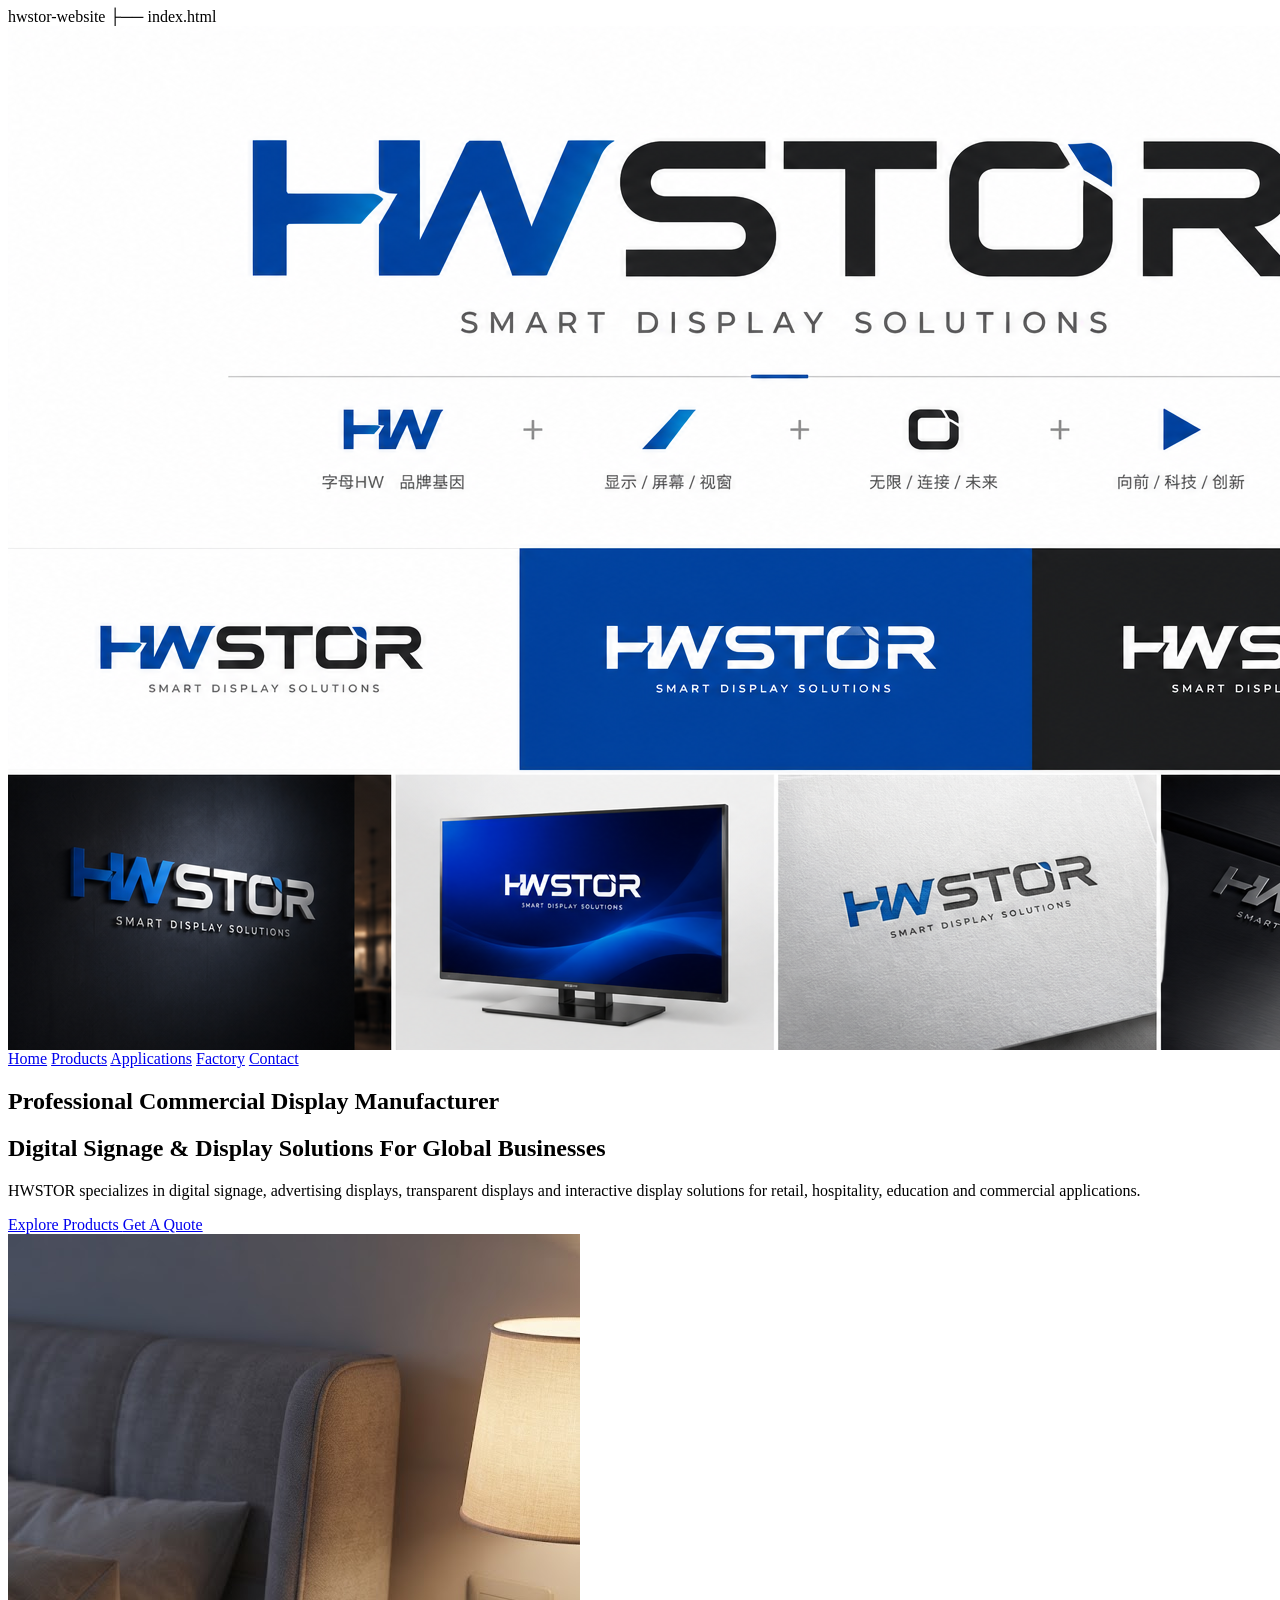
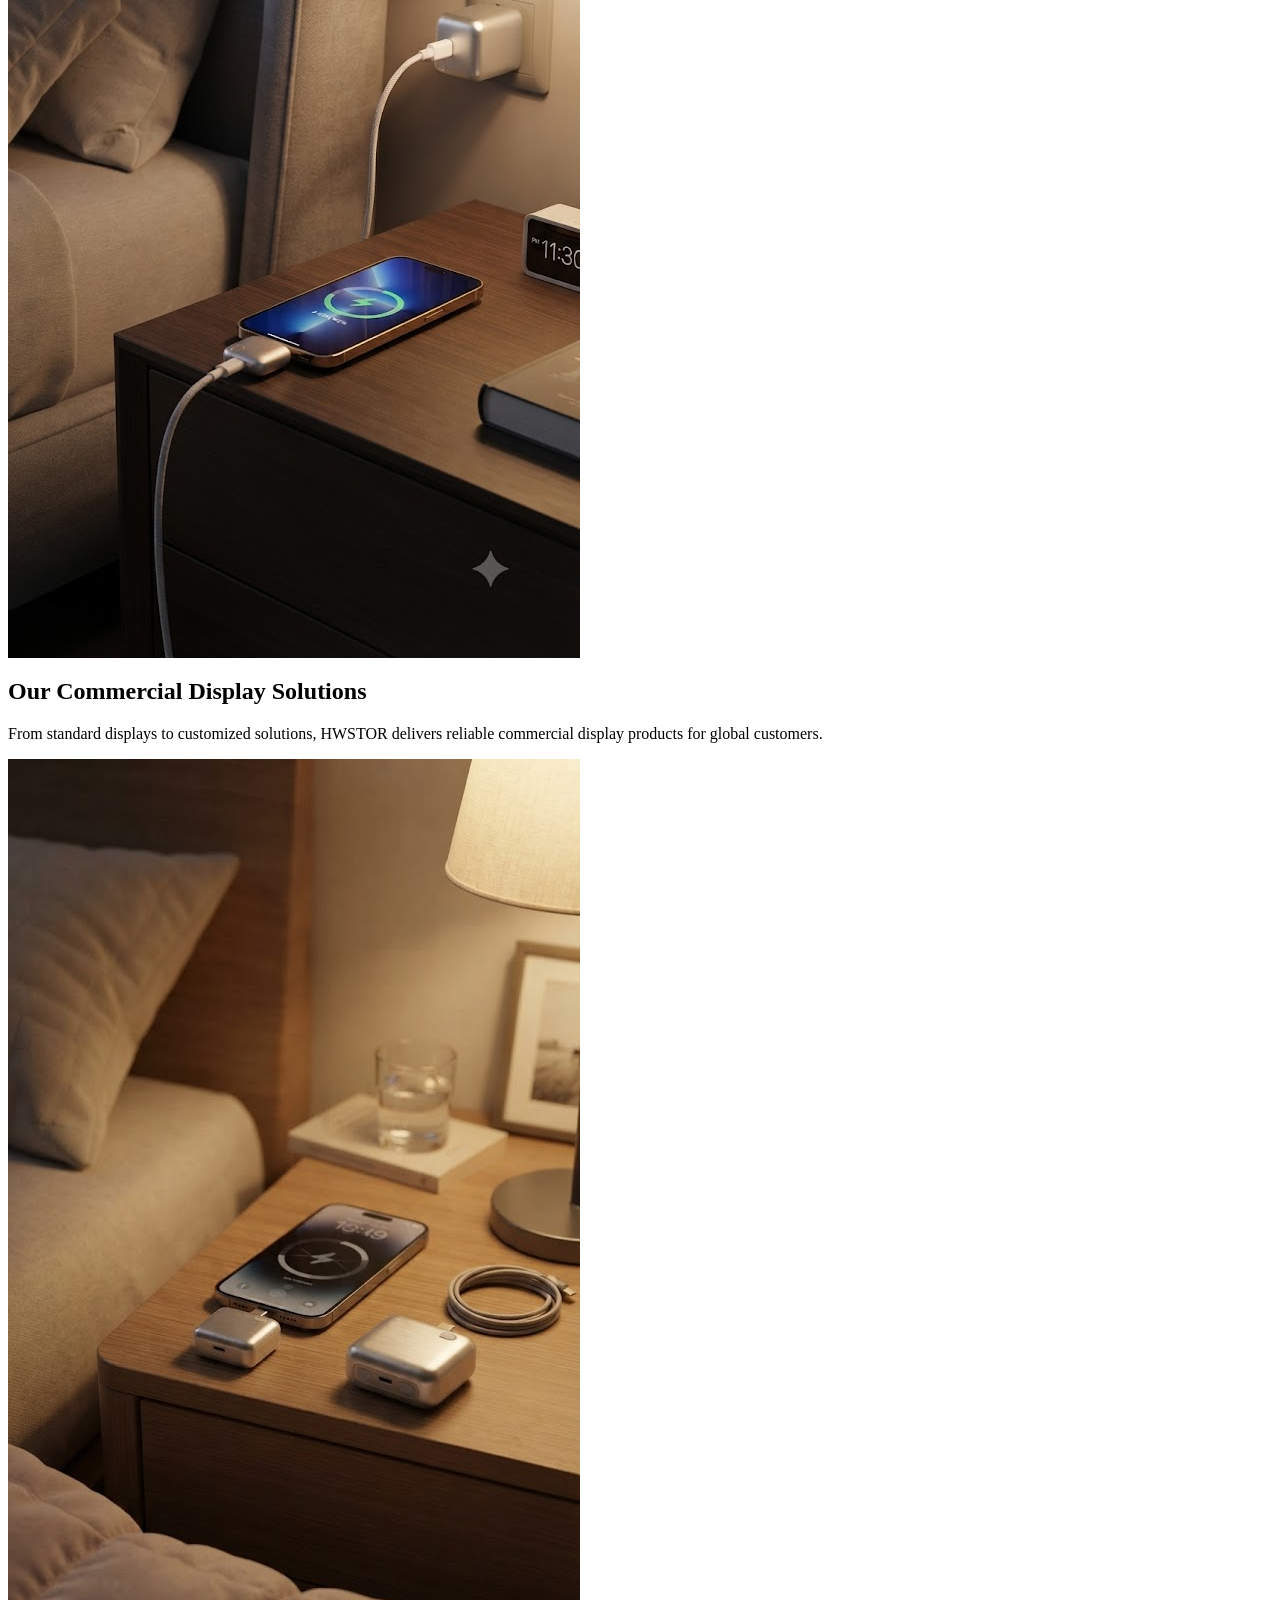
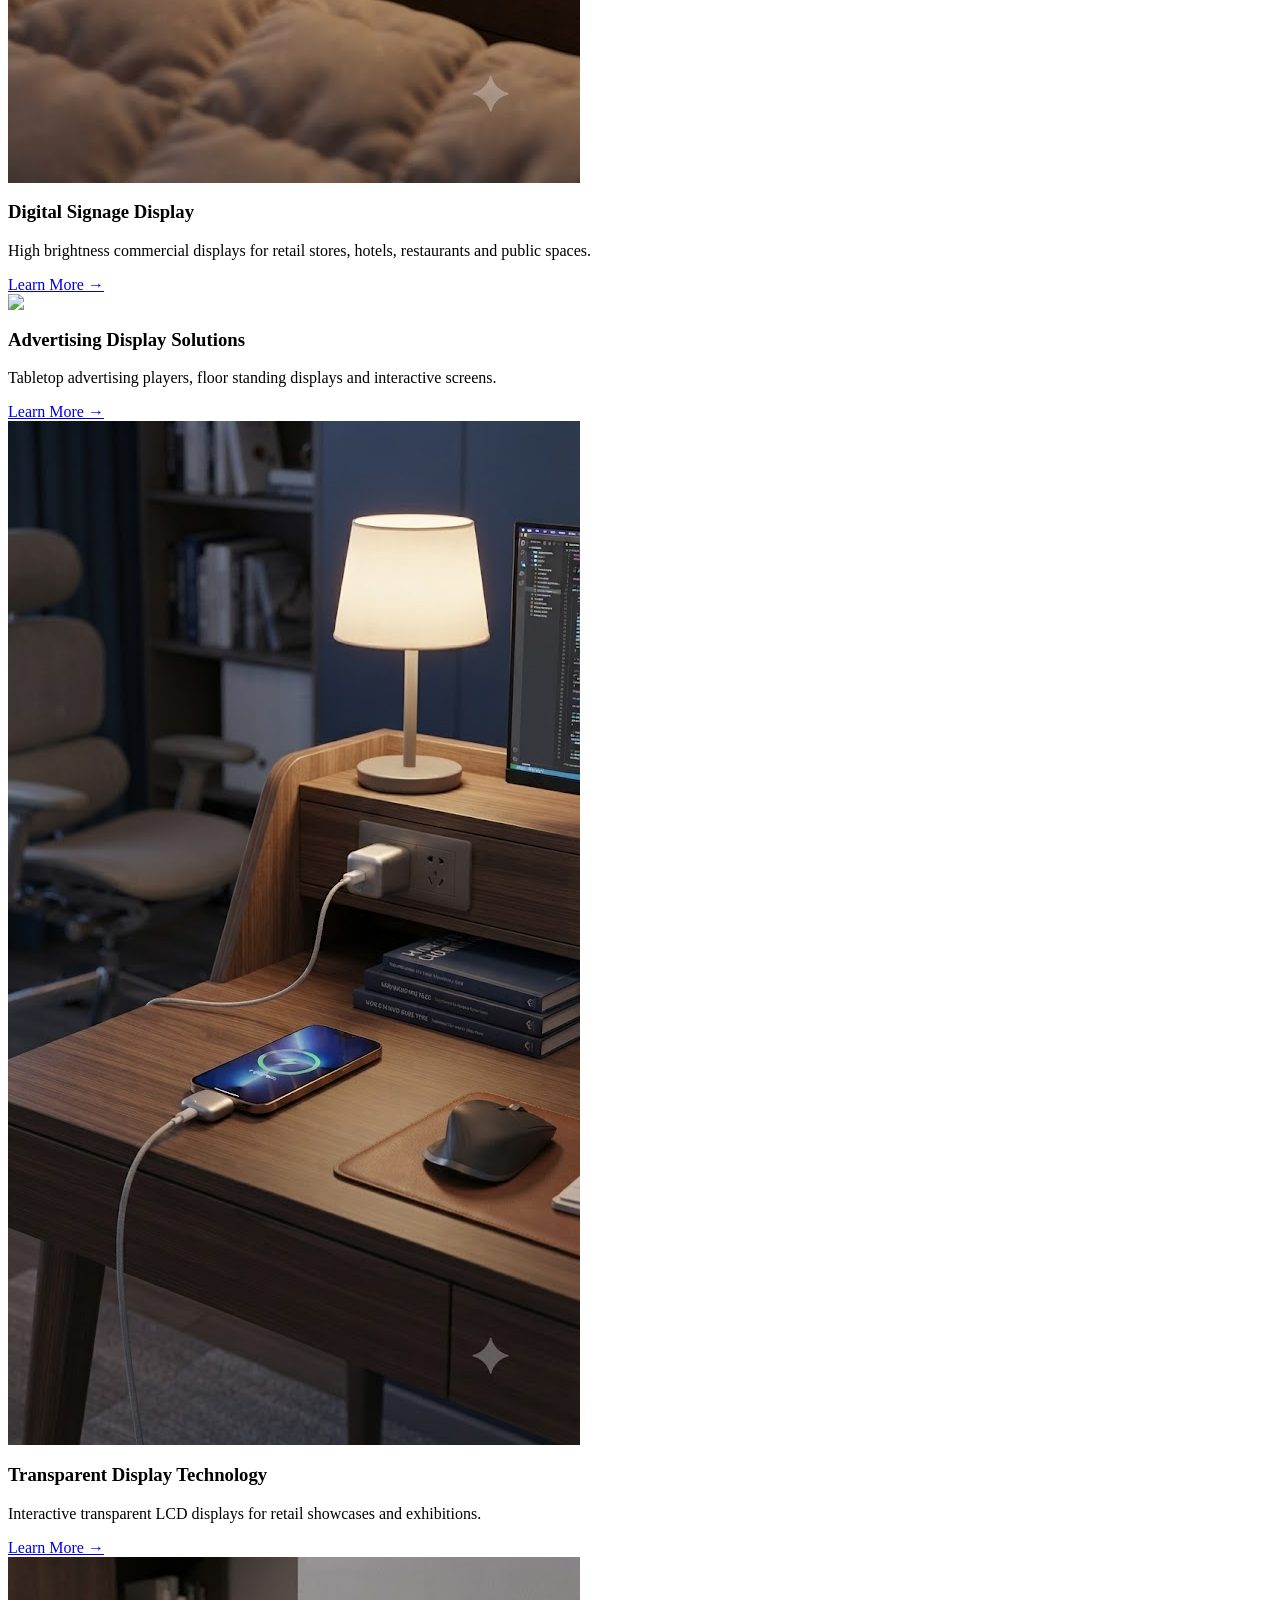
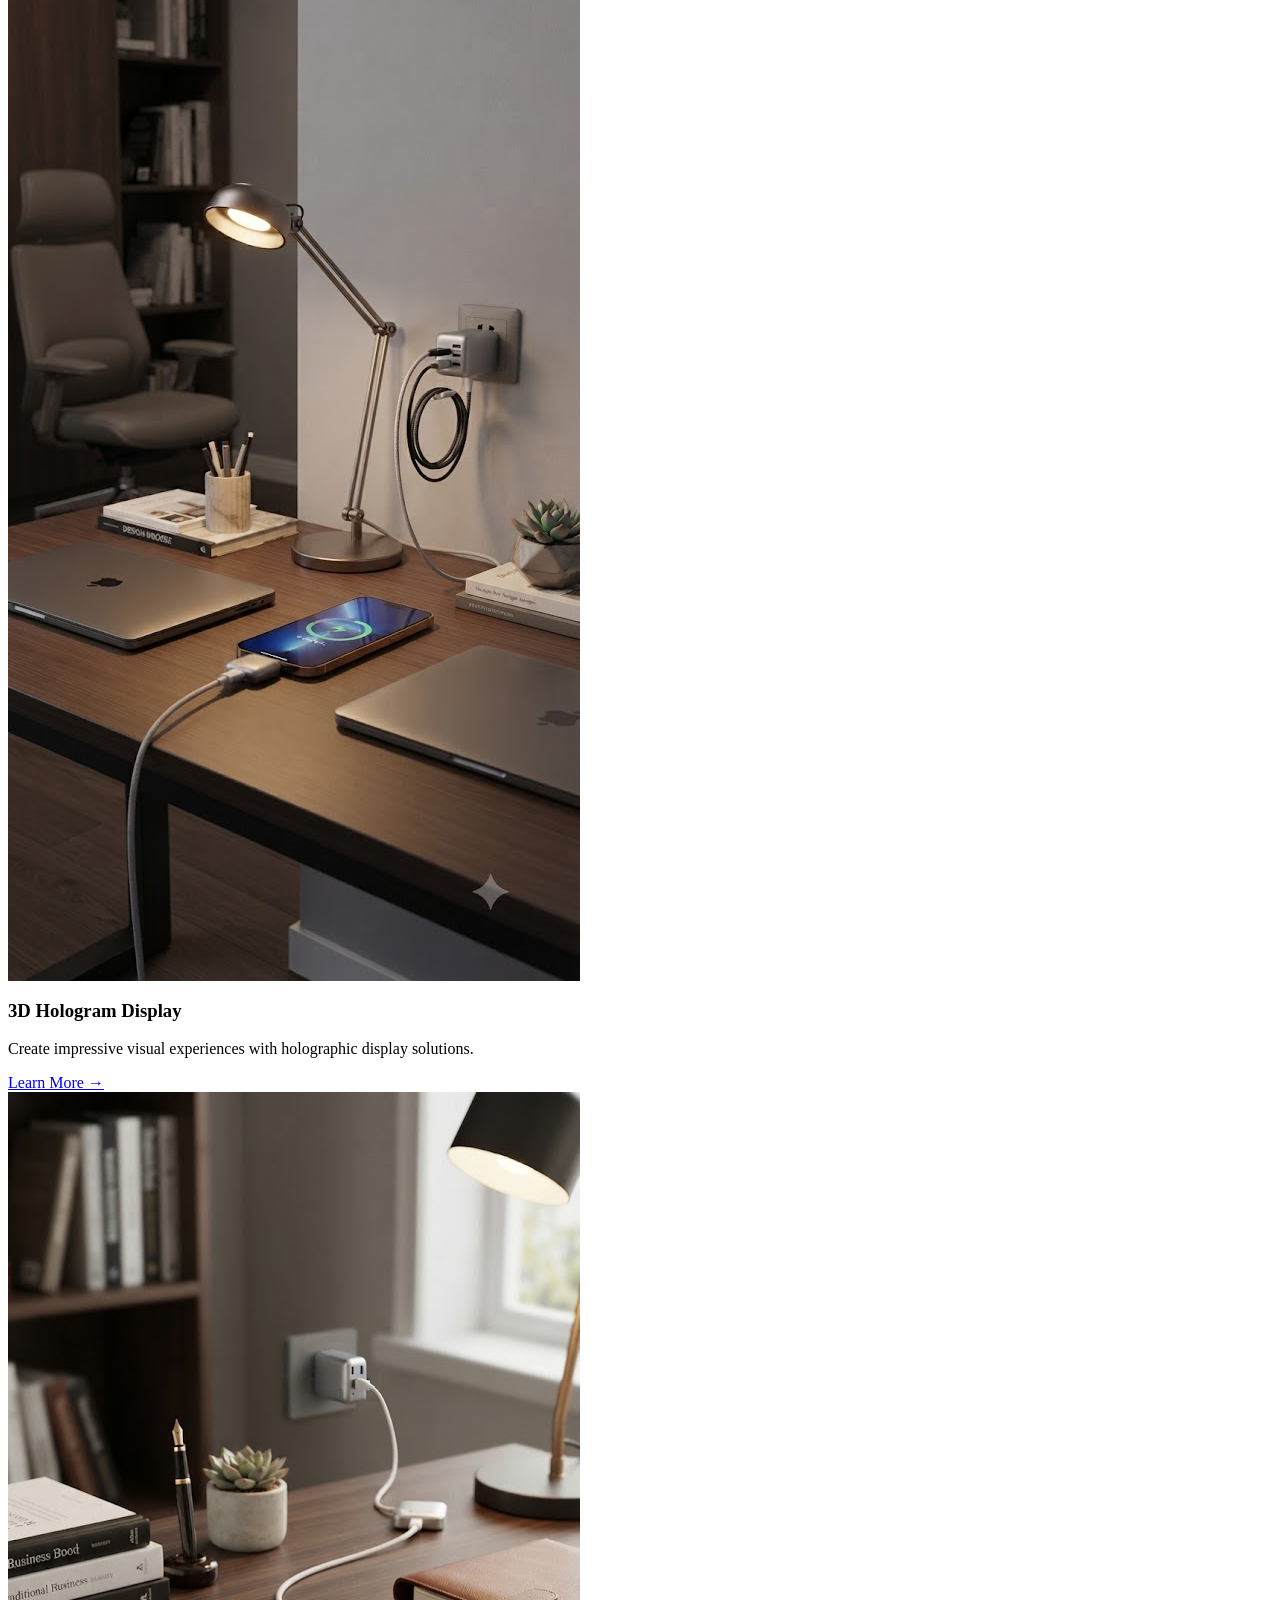
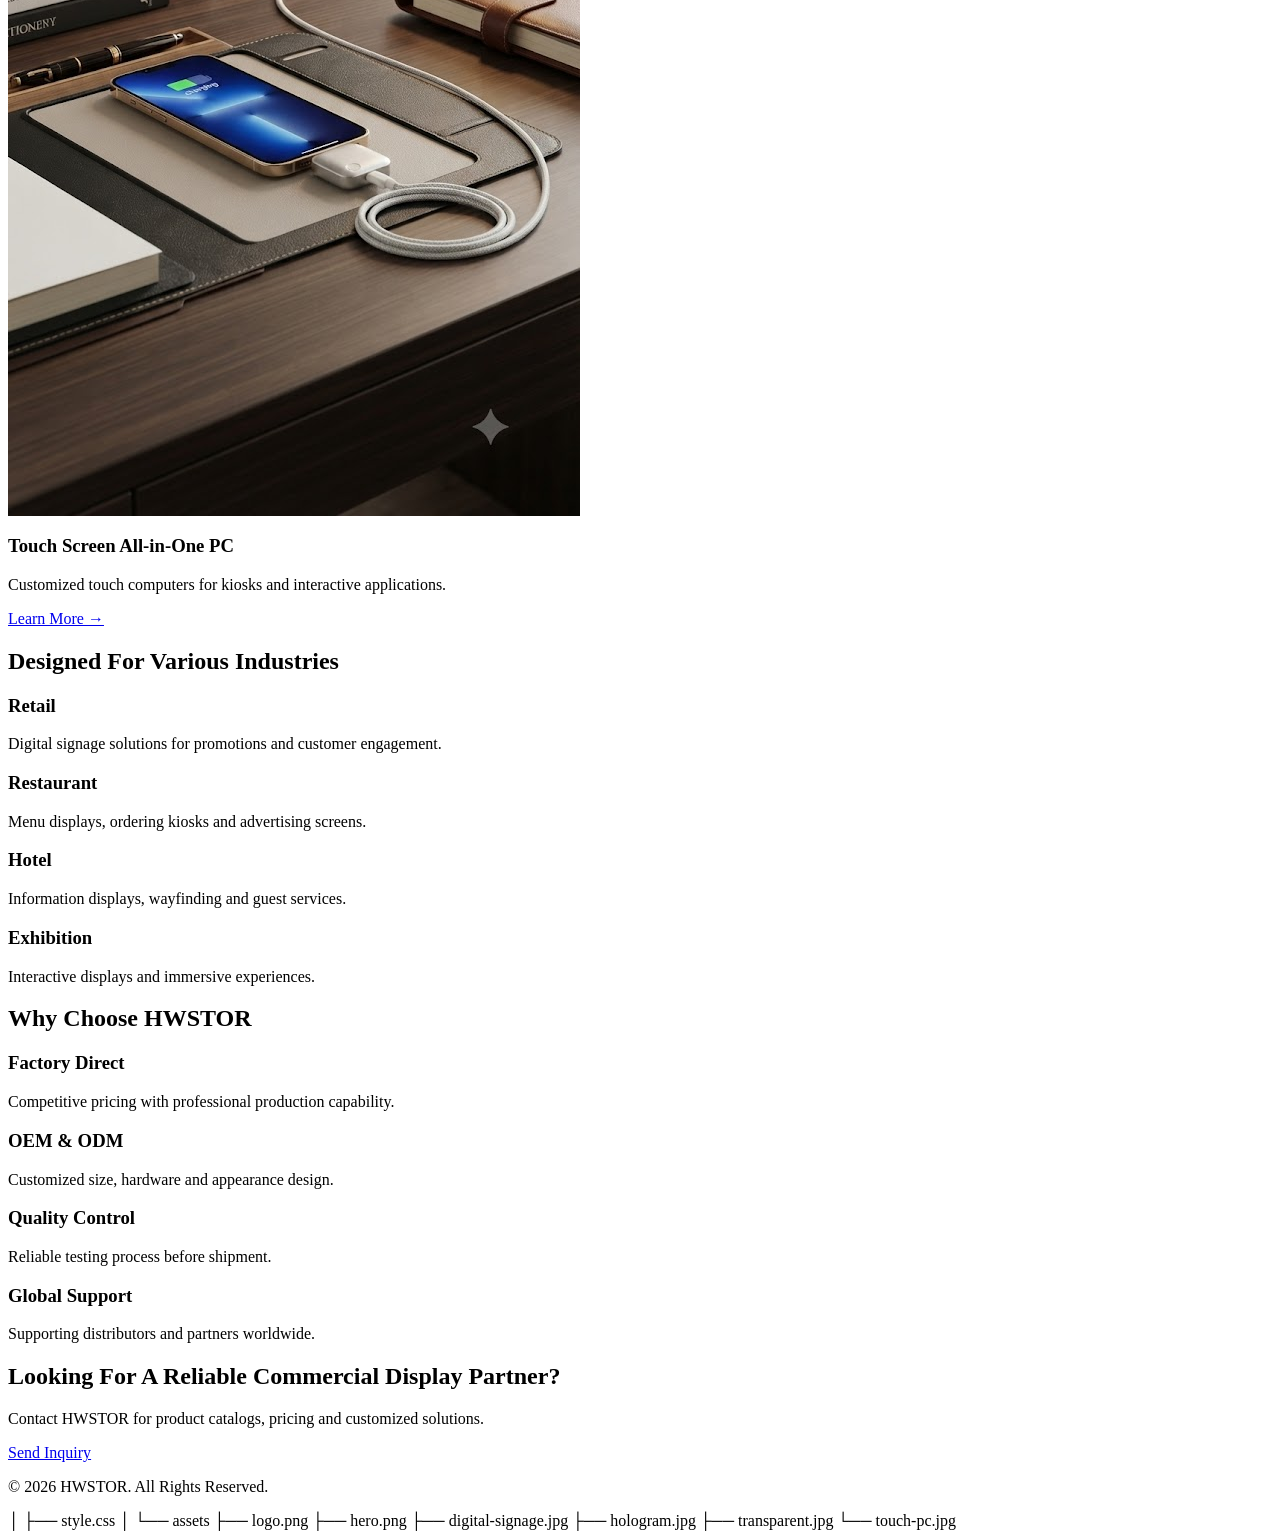
==== hwstor-website/index.html @ 8fdbbae4 "Add files via upload" ====
hwstor-website
├── index.html <html lang="en">
<head>

<meta charset="UTF-8">

<meta name="viewport" content="width=device-width, initial-scale=1.0">


<title>
HWSTOR TEST 2026 NEW WEBSITE
</title>


<meta name="description"
content="
HWSTOR is a professional commercial display manufacturer specializing in digital signage,
advertising displays, transparent displays, hologram displays and customized OEM solutions.
">


<meta name="keywords"
content="
commercial display manufacturer,
digital signage manufacturer,
advertising display supplier,
transparent display,
hologram display,
touch screen PC,
OEM display factory
">


<link rel="stylesheet" href="style.css">


</head>


<body>


<!-- Navigation -->

<header>

<div class="container nav">

<div class="logo">

<img src="assets/logo.png" alt="HWSTOR">

</div>


<nav>

<a href="/">Home</a>
<a href="#products">Products</a>
<a href="#applications">Applications</a>
<a href="#factory">Factory</a>
<a href="#contact">Contact</a>
</nav>


</div>

</header>




<!-- Hero -->


<section class="hero">


<div class="container hero-content">


<div>


<h1>
Professional Commercial Display Manufacturer
</h1>


<h2>
Digital Signage & Display Solutions For Global Businesses
</h2>



<p>

HWSTOR specializes in digital signage,
advertising displays, transparent displays
and interactive display solutions for retail,
hospitality, education and commercial applications.
</p>



<div class="buttons">

<a class="btn"
href="#products">
Explore Products
</a>
<a class="btn secondary"
href="#contact">
Get A Quote
</a>
</div>


</div>



<img class="hero-img"
src="assets/hero.png"
alt="HWSTOR Commercial Display Solutions">
</div>


</section>





<!-- Products -->


<section id="products"
class="section">


<div class="container">


<h2>
Our Commercial Display Solutions
</h2>


<p class="intro">

From standard displays to customized solutions,
HWSTOR delivers reliable commercial display products
for global customers.
</p>



<div class="grid">



<div class="card">

<img src="assets/digital-signage.jpg">

<h3>
Digital Signage Display
</h3>


<p>
High brightness commercial displays
for retail stores, hotels,
restaurants and public spaces.
</p>


<a href="/digital-signage.html">
Learn More →
</a>

</div>





<div class="card">


<img src="assets/advertising.jpg">


<h3>
Advertising Display Solutions
</h3>


<p>
Tabletop advertising players,
floor standing displays and interactive screens.
</p>


<a href="/advertising-display.html">
Learn More →
</a>


</div>






<div class="card">


<img src="assets/transparent.jpg">


<h3>
Transparent Display Technology
</h3>


<p>
Interactive transparent LCD displays
for retail showcases and exhibitions.
</p>


<a href="/transparent-display.html">
Learn More →
</a>


</div>






<div class="card">


<img src="assets/hologram.jpg">


<h3>
3D Hologram Display
</h3>


<p>
Create impressive visual experiences
with holographic display solutions.
</p>


<a href="/hologram-display.html">
Learn More →
</a>


</div>






<div class="card">


<img src="assets/touch-pc.jpg">


<h3>
Touch Screen All-in-One PC
</h3>


<p>
Customized touch computers
for kiosks and interactive applications.
</p>


<a href="/touch-screen-pc.html">
Learn More →
</a>


</div>




</div>


</div>


</section>






<!-- Applications -->


<section id="applications"
class="dark section">


<div class="container">


<h2>
Designed For Various Industries
</h2>



<div class="grid">


<div>

<h3>
Retail
</h3>

<p>
Digital signage solutions
for promotions and customer engagement.
</p>

</div>


<div>

<h3>
Restaurant
</h3>

<p>
Menu displays, ordering kiosks
and advertising screens.
</p>

</div>



<div>

<h3>
Hotel
</h3>

<p>
Information displays,
wayfinding and guest services.
</p>

</div>



<div>

<h3>
Exhibition
</h3>

<p>
Interactive displays and immersive experiences.
</p>

</div>



</div>


</div>


</section>






<!-- Factory -->


<section id="factory"
class="section">


<div class="container">


<h2>
Why Choose HWSTOR
</h2>



<div class="features">


<div>

<h3>
Factory Direct
</h3>

<p>
Competitive pricing with professional production capability.
</p>

</div>


<div>

<h3>
OEM & ODM
</h3>

<p>
Customized size, hardware and appearance design.
</p>

</div>



<div>

<h3>
Quality Control
</h3>

<p>
Reliable testing process before shipment.
</p>

</div>


<div>

<h3>
Global Support
</h3>

<p>
Supporting distributors and partners worldwide.
</p>

</div>


</div>



</div>


</section>







<!-- Contact CTA -->


<section id="contact"
class="cta">


<h2>

Looking For A Reliable Commercial Display Partner?
</h2>


<p>

Contact HWSTOR for product catalogs,
pricing and customized solutions.
</p>



<a class="btn"
href="mailto:sales@hwstor.com">
Send Inquiry
</a>


</section>






<footer>


<p>

© 2026 HWSTOR. All Rights Reserved.
</p>


</footer>

<script src="script.js"></script>

</body>

</html>       
│
├── style.css         
│
└── assets
    ├── logo.png
    ├── hero.png
    ├── digital-signage.jpg
    ├── hologram.jpg
    ├── transparent.jpg
    └── touch-pc.jpg
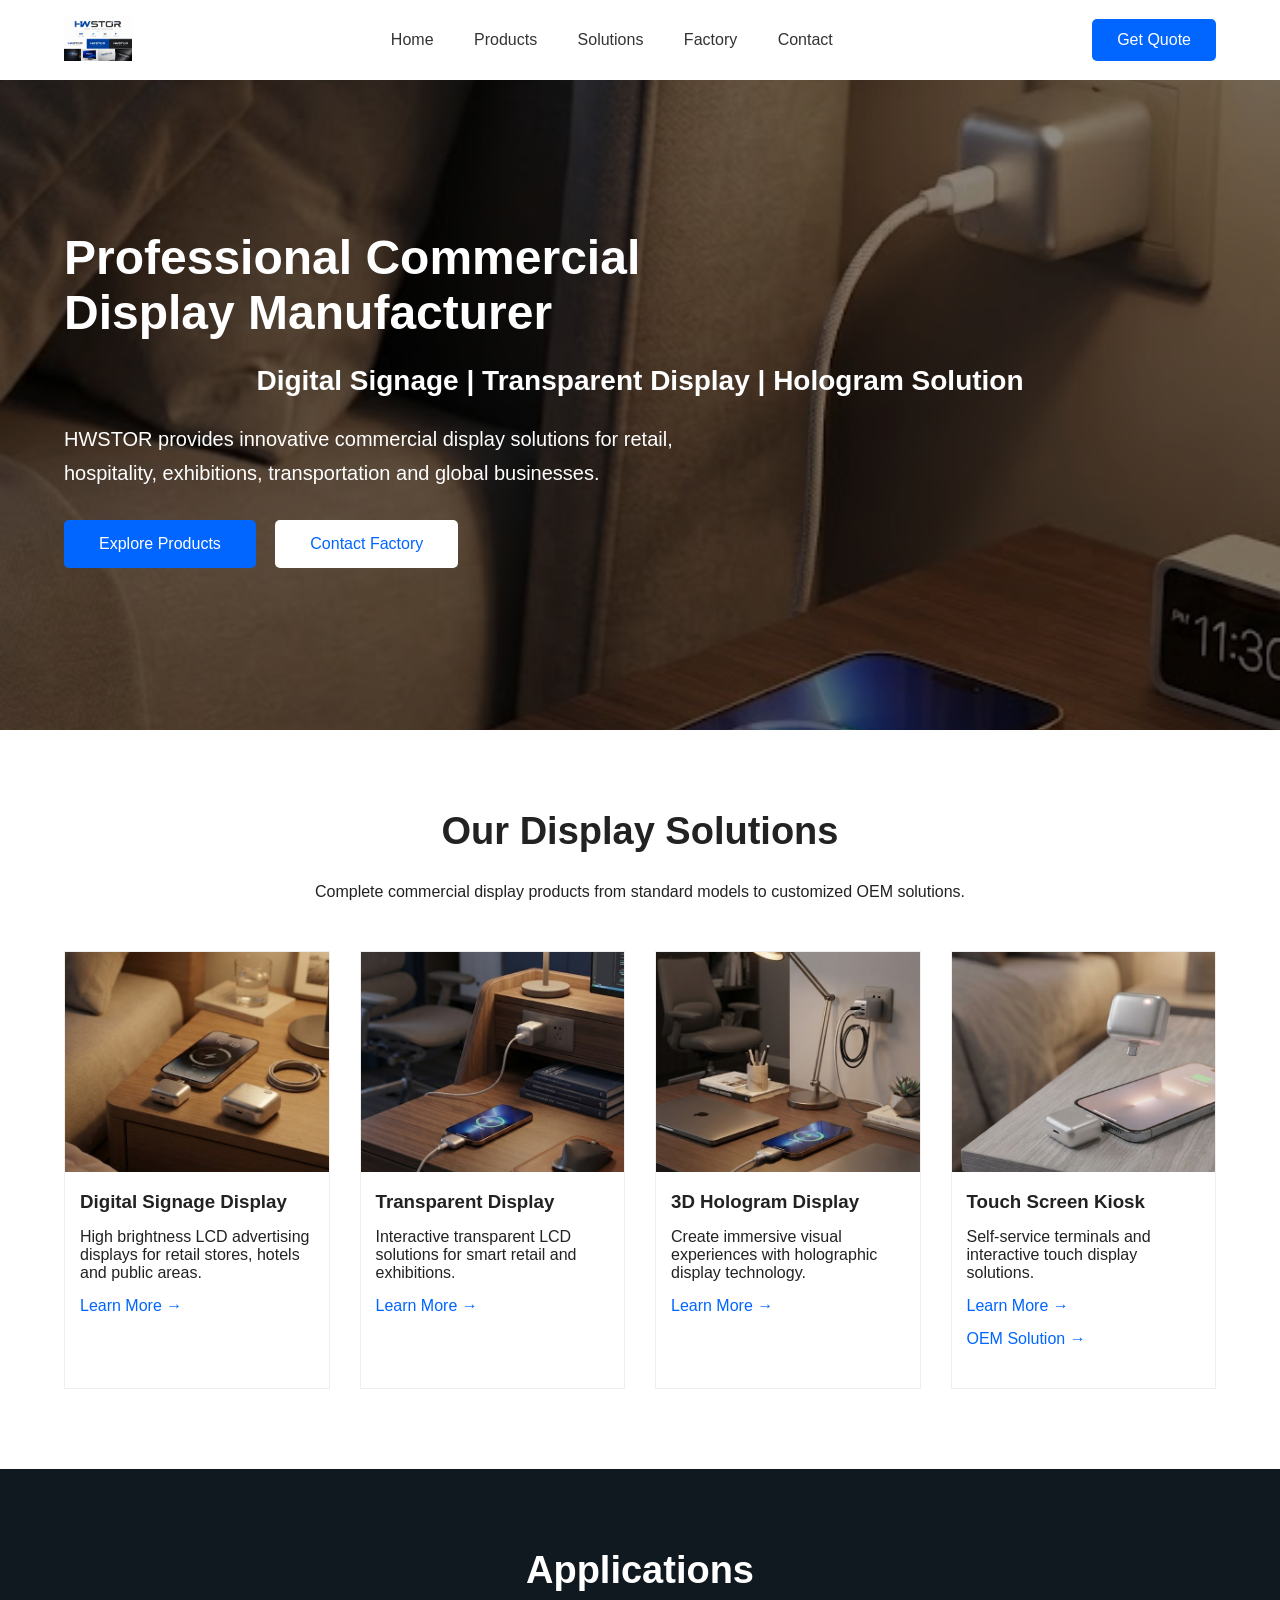
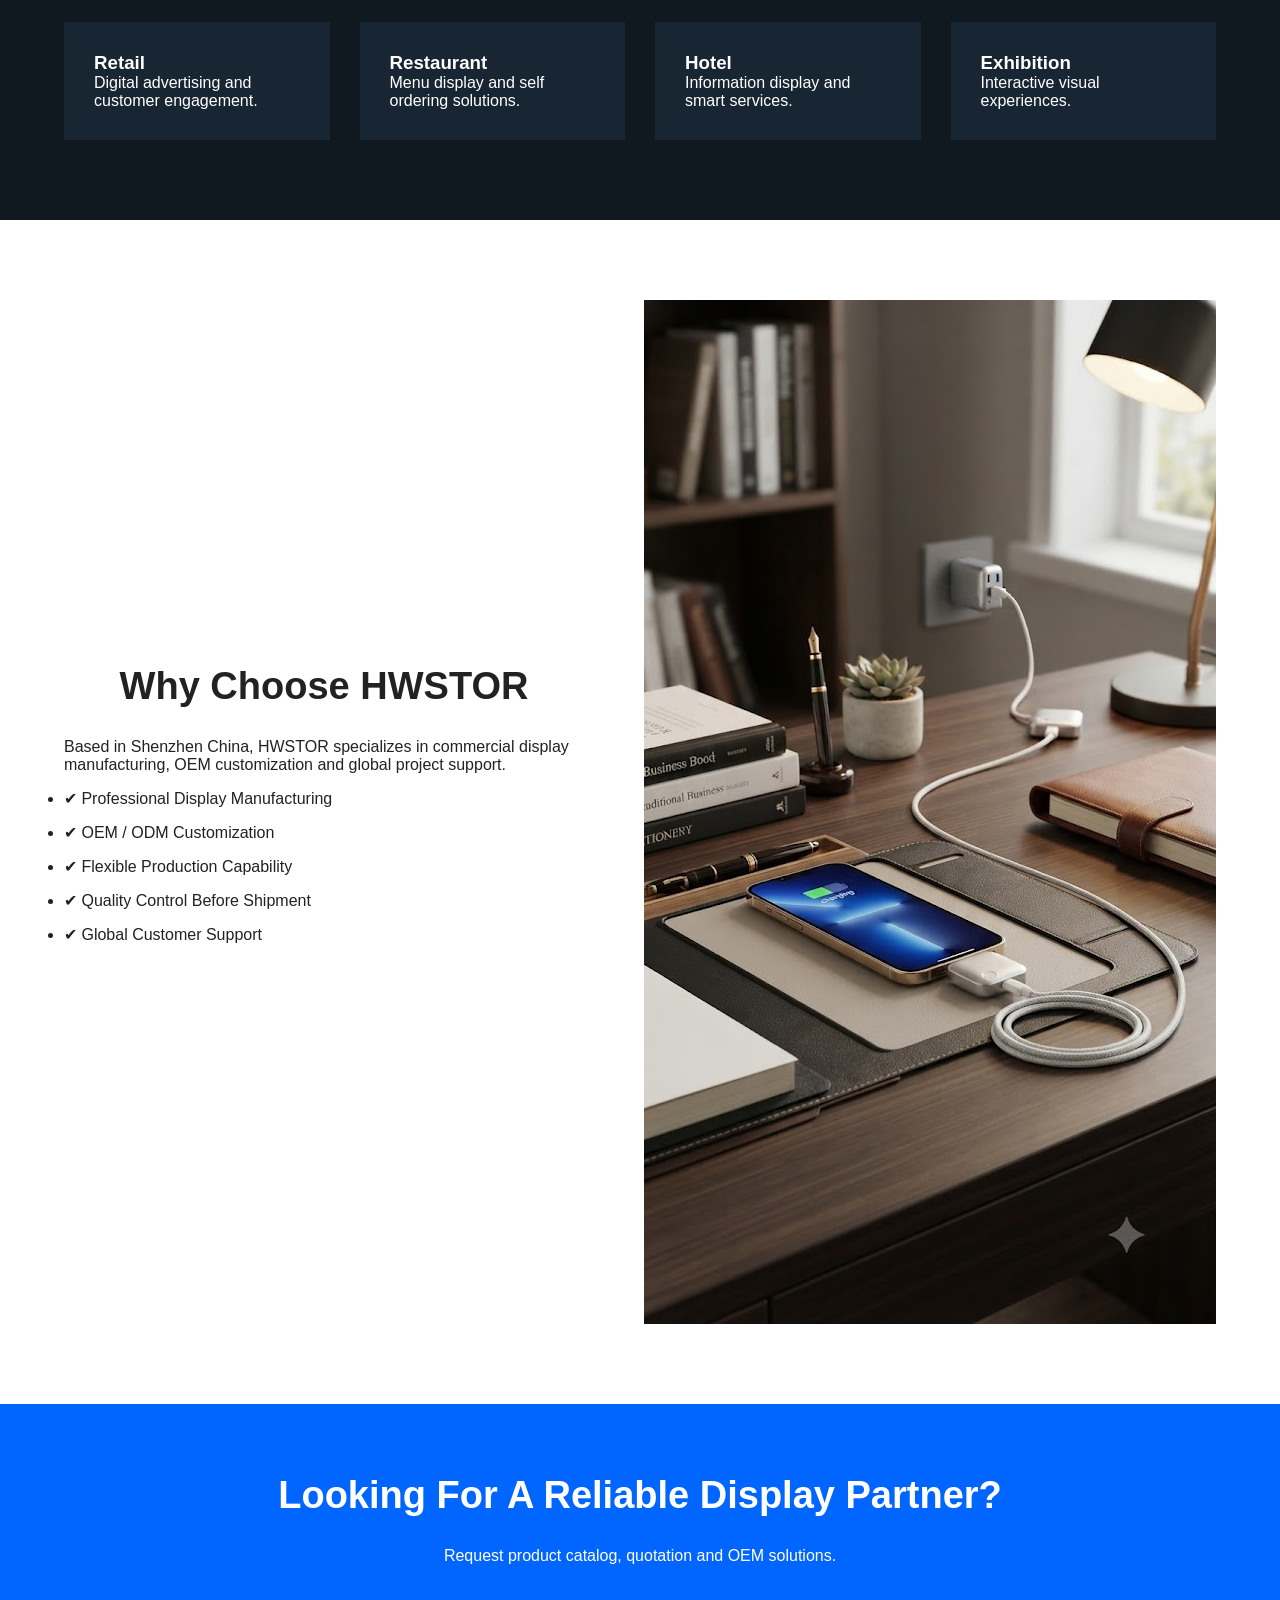
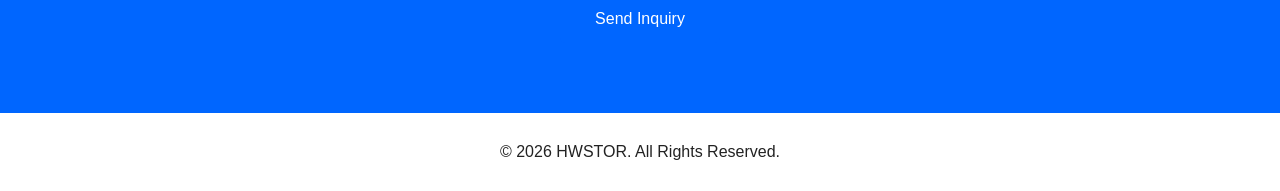
==== commit 15e0b9cb: "Add files via upload" ====
--- a/hwstor-website/index.html
+++ b/hwstor-website/index.html
@@ -1,5 +1,6 @@
-hwstor-website
-├── index.html <html lang="en">
+<!DOCTYPE html>
+<html lang="en">
+
 <head>
 
 <meta charset="UTF-8">
@@ -8,29 +9,45 @@
 
 
 <title>
-HWSTOR TEST 2026 NEW WEBSITE
+HWSTOR | Commercial Display Manufacturer | Digital Signage OEM Factory
 </title>
 
 
 <meta name="description"
 content="
-HWSTOR is a professional commercial display manufacturer specializing in digital signage,
-advertising displays, transparent displays, hologram displays and customized OEM solutions.
+HWSTOR is a professional commercial display manufacturer in China.
+Providing digital signage, transparent displays, hologram displays,
+touch screen solutions and OEM customized display products.
 ">
 
 
 <meta name="keywords"
 content="
 commercial display manufacturer,
-digital signage manufacturer,
-advertising display supplier,
+digital signage supplier,
+advertising display factory,
 transparent display,
 hologram display,
-touch screen PC,
-OEM display factory
+OEM display manufacturer
 ">
 
 
+<meta property="og:title"
+content="HWSTOR Commercial Display Manufacturer">
+
+
+<meta property="og:description"
+content="Digital signage, transparent display, hologram display OEM solutions">
+
+
+<meta property="og:image"
+content="https://hwstor.com/assets/hero.jpg">
+
+
+<link rel="canonical"
+href="https://hwstor.com/">
+
+
 <link rel="stylesheet" href="style.css">
 
 
@@ -40,89 +57,106 @@
 <body>
 
 
-<!-- Navigation -->
+<!-- HEADER -->
 
 <header>
 
 <div class="container nav">
 
+
 <div class="logo">
 
-<img src="assets/logo.png" alt="HWSTOR">
+<img src="assets/logo.png">
 
 </div>
 
 
 <nav>
 
-<a href="/">Home</a>
+<a href="index.html">
+Home
+</a>
+
 <a href="#products">Products</a>
-<a href="#applications">Applications</a>
+
+<a href="#solutions">Solutions</a>
+
 <a href="#factory">Factory</a>
+
 <a href="#contact">Contact</a>
+
 </nav>
 
 
+<a class="quote"
+href="#contact">
+Get Quote
+</a>
+
+
 </div>
 
 </header>
 
 
 
-
-<!-- Hero -->
+<!-- HERO -->
 
 
 <section class="hero">
 
 
+<div class="hero-overlay">
+
+
 <div class="container hero-content">
 
 
-<div>
-
-
 <h1>
+
 Professional Commercial Display Manufacturer
+
 </h1>
 
 
 <h2>
-Digital Signage & Display Solutions For Global Businesses
+
+Digital Signage | Transparent Display | Hologram Solution
+
 </h2>
 
 
-
-<p>
-
-HWSTOR specializes in digital signage,
-advertising displays, transparent displays
-and interactive display solutions for retail,
-hospitality, education and commercial applications.
-</p>
-
-
-
-<div class="buttons">
+<p>
+
+HWSTOR provides innovative commercial display solutions
+for retail, hospitality, exhibitions, transportation and global businesses.
+
+</p>
+
+
+<div>
 
 <a class="btn"
 href="#products">
+
 Explore Products
-</a>
-<a class="btn secondary"
+
+</a>
+
+
+<a class="btn white"
 href="#contact">
-Get A Quote
-</a>
-</div>
-
-
-</div>
-
-
-
-<img class="hero-img"
-src="assets/hero.png"
-alt="HWSTOR Commercial Display Solutions">
+
+Contact Factory
+
+</a>
+
+</div>
+
+
+</div>
+
+
 </div>
 
 
@@ -132,7 +166,7 @@
 
 
 
-<!-- Products -->
+<!-- PRODUCTS -->
 
 
 <section id="products"
@@ -143,26 +177,27 @@
 
 
 <h2>
-Our Commercial Display Solutions
+Our Display Solutions
 </h2>
 
 
-<p class="intro">
-
-From standard displays to customized solutions,
-HWSTOR delivers reliable commercial display products
-for global customers.
-</p>
-
-
-
-<div class="grid">
+<p class="desc">
+
+Complete commercial display products from standard models
+to customized OEM solutions.
+
+</p>
+
+
+
+<div class="cards">
 
 
 
 <div class="card">
 
 <img src="assets/digital-signage.jpg">
+
 
 <h3>
 Digital Signage Display
@@ -170,13 +205,12 @@
 
 
 <p>
-High brightness commercial displays
-for retail stores, hotels,
-restaurants and public spaces.
-</p>
-
-
-<a href="/digital-signage.html">
+High brightness LCD advertising displays
+for retail stores, hotels and public areas.
+</p>
+
+
+<a href="digital-signage.html">
 Learn More →
 </a>
 
@@ -189,56 +223,26 @@
 <div class="card">
 
 
-<img src="assets/advertising.jpg">
+<img src="assets/transparent.jpg">
 
 
 <h3>
-Advertising Display Solutions
+Transparent Display
 </h3>
 
 
 <p>
-Tabletop advertising players,
-floor standing displays and interactive screens.
-</p>
-
-
-<a href="/advertising-display.html">
+Interactive transparent LCD solutions
+for smart retail and exhibitions.
+</p>
+
+
+<a href="transparent-display.html">
 Learn More →
 </a>
 
 
 </div>
-
-
-
-
-
-
-<div class="card">
-
-
-<img src="assets/transparent.jpg">
-
-
-<h3>
-Transparent Display Technology
-</h3>
-
-
-<p>
-Interactive transparent LCD displays
-for retail showcases and exhibitions.
-</p>
-
-
-<a href="/transparent-display.html">
-Learn More →
-</a>
-
-
-</div>
-
 
 
 
@@ -256,12 +260,12 @@
 
 
 <p>
-Create impressive visual experiences
-with holographic display solutions.
-</p>
-
-
-<a href="/hologram-display.html">
+Create immersive visual experiences
+with holographic display technology.
+</p>
+
+
+<a href="hologram-display.html">
 Learn More →
 </a>
 
@@ -272,31 +276,32 @@
 
 
 
-
 <div class="card">
 
 
-<img src="assets/touch-pc.jpg">
+<img src="assets/kiosk.jpg">
 
 
 <h3>
-Touch Screen All-in-One PC
+Touch Screen Kiosk
 </h3>
 
 
 <p>
-Customized touch computers
-for kiosks and interactive applications.
-</p>
-
-
-<a href="/touch-screen-pc.html">
+Self-service terminals and interactive
+touch display solutions.
+</p>
+
+
+<a href="touch-screen-pc.html">
 Learn More →
 </a>
 
-
-</div>
-
+<a href="oem-display.html">
+OEM Solution →
+</a>
+
+</div>
 
 
 
@@ -312,82 +317,47 @@
 
 
 
-
-<!-- Applications -->
-
-
-<section id="applications"
-class="dark section">
+<!-- SOLUTIONS -->
+
+
+<section id="solutions"
+class="dark">
 
 
 <div class="container">
 
 
 <h2>
-Designed For Various Industries
+Applications
+
 </h2>
 
 
-
-<div class="grid">
-
-
-<div>
-
-<h3>
-Retail
-</h3>
-
-<p>
-Digital signage solutions
-for promotions and customer engagement.
-</p>
-
-</div>
-
-
-<div>
-
-<h3>
-Restaurant
-</h3>
-
-<p>
-Menu displays, ordering kiosks
-and advertising screens.
-</p>
-
-</div>
-
-
-
-<div>
-
-<h3>
-Hotel
-</h3>
-
-<p>
-Information displays,
-wayfinding and guest services.
-</p>
-
-</div>
-
-
-
-<div>
-
-<h3>
-Exhibition
-</h3>
-
-<p>
-Interactive displays and immersive experiences.
-</p>
-
-</div>
-
+<div class="applications">
+
+
+<div>
+<h3>Retail</h3>
+<p>Digital advertising and customer engagement.</p>
+</div>
+
+
+<div>
+<h3>Restaurant</h3>
+<p>Menu display and self ordering solutions.</p>
+</div>
+
+
+<div>
+<h3>Hotel</h3>
+<p>Information display and smart services.</p>
+</div>
+
+
+<div>
+<h3>Exhibition</h3>
+<p>Interactive visual experiences.</p>
+</div>
 
 
 </div>
@@ -402,15 +372,17 @@
 
 
 
-
-<!-- Factory -->
+<!-- FACTORY -->
 
 
 <section id="factory"
 class="section">
 
 
-<div class="container">
+<div class="container factory">
+
+
+<div>
 
 
 <h2>
@@ -418,65 +390,36 @@
 </h2>
 
 
-
-<div class="features">
-
-
-<div>
-
-<h3>
-Factory Direct
-</h3>
-
-<p>
-Competitive pricing with professional production capability.
-</p>
-
-</div>
-
-
-<div>
-
-<h3>
-OEM & ODM
-</h3>
-
-<p>
-Customized size, hardware and appearance design.
-</p>
-
-</div>
-
-
-
-<div>
-
-<h3>
-Quality Control
-</h3>
-
-<p>
-Reliable testing process before shipment.
-</p>
-
-</div>
-
-
-<div>
-
-<h3>
-Global Support
-</h3>
-
-<p>
-Supporting distributors and partners worldwide.
-</p>
-
-</div>
-
-
-</div>
-
+<p>
+
+Based in Shenzhen China,
+HWSTOR specializes in commercial display manufacturing,
+OEM customization and global project support.
+
+</p>
+
+
+
+<ul>
+
+<li>✔ Professional Display Manufacturing</li>
+
+<li>✔ OEM / ODM Customization</li>
+
+<li>✔ Flexible Production Capability</li>
+
+<li>✔ Quality Control Before Shipment</li>
+
+<li>✔ Global Customer Support</li>
+
+</ul>
+
+
+</div>
+
+
+
+<img src="assets/factory.jpg">
 
 
 </div>
@@ -489,8 +432,7 @@
 
 
 
-
-<!-- Contact CTA -->
+<!-- CTA -->
 
 
 <section id="contact"
@@ -499,21 +441,23 @@
 
 <h2>
 
-Looking For A Reliable Commercial Display Partner?
+Looking For A Reliable Display Partner?
+
 </h2>
 
 
 <p>
 
-Contact HWSTOR for product catalogs,
-pricing and customized solutions.
-</p>
-
+Request product catalog, quotation and OEM solutions.
+
+</p>
 
 
 <a class="btn"
 href="mailto:sales@hwstor.com">
+
 Send Inquiry
+
 </a>
 
 
@@ -522,31 +466,22 @@
 
 
 
-
-
 <footer>
 
-
 <p>
 
 © 2026 HWSTOR. All Rights Reserved.
-</p>
-
+
+</p>
 
 </footer>
 
+
+
 <script src="script.js"></script>
 
+
 </body>
 
-</html>       
-│
-├── style.css         
-│
-└── assets
-    ├── logo.png
-    ├── hero.png
-    ├── digital-signage.jpg
-    ├── hologram.jpg
-    ├── transparent.jpg
-    └── touch-pc.jpg+
+</html>
--- a/hwstor-website/style.css
+++ b/hwstor-website/style.css
@@ -0,0 +1,302 @@
+*{
+margin:0;
+padding:0;
+box-sizing:border-box;
+font-family:Arial,Helvetica,sans-serif;
+}
+
+
+body{
+color:#222;
+}
+
+
+.container{
+width:1200px;
+max-width:90%;
+margin:auto;
+}
+
+
+/* HEADER */
+
+
+header{
+
+height:80px;
+background:white;
+display:flex;
+align-items:center;
+
+}
+
+
+.nav{
+
+display:flex;
+align-items:center;
+justify-content:space-between;
+
+}
+
+
+.logo img{
+
+height:45px;
+
+}
+
+
+nav a{
+
+margin:0 18px;
+text-decoration:none;
+color:#333;
+font-size:16px;
+
+}
+
+
+.quote{
+
+background:#0066ff;
+color:white;
+padding:12px 25px;
+border-radius:5px;
+text-decoration:none;
+
+}
+
+
+
+
+/* HERO */
+
+
+.hero{
+
+height:650px;
+background:
+url("assets/hero.jpg")
+center/cover;
+
+}
+
+
+.hero-overlay{
+
+height:100%;
+background:rgba(0,0,0,.45);
+
+}
+
+
+.hero-content{
+
+padding-top:150px;
+color:white;
+
+}
+
+
+.hero h1{
+
+font-size:48px;
+max-width:700px;
+
+}
+
+
+.hero h2{
+
+margin:25px 0;
+font-size:28px;
+
+}
+
+
+.hero p{
+
+font-size:20px;
+max-width:700px;
+line-height:1.7;
+
+}
+
+
+
+.btn{
+
+display:inline-block;
+background:#0066ff;
+color:white;
+padding:15px 35px;
+margin-top:30px;
+text-decoration:none;
+border-radius:5px;
+
+}
+
+
+.white{
+
+background:white;
+color:#0066ff;
+margin-left:15px;
+
+}
+
+
+
+/* SECTION */
+
+
+.section{
+
+padding:80px 0;
+
+}
+
+
+h2{
+
+text-align:center;
+font-size:38px;
+margin-bottom:30px;
+
+}
+
+
+.desc{
+
+text-align:center;
+margin-bottom:50px;
+
+}
+
+
+
+
+.cards{
+
+display:grid;
+grid-template-columns:repeat(4,1fr);
+gap:30px;
+
+}
+
+
+
+.card{
+
+border:1px solid #eee;
+padding-bottom:25px;
+background:white;
+
+}
+
+
+.card img{
+
+width:100%;
+height:220px;
+object-fit:cover;
+
+}
+
+
+.card h3,
+.card p,
+.card a{
+
+margin:15px;
+display:block;
+
+}
+
+
+
+.card a{
+
+color:#0066ff;
+text-decoration:none;
+
+}
+
+
+
+
+
+.dark{
+
+background:#101820;
+color:white;
+padding:80px 0;
+
+}
+
+
+.applications{
+
+display:grid;
+grid-template-columns:repeat(4,1fr);
+gap:30px;
+
+}
+
+
+
+.applications div{
+
+padding:30px;
+background:#182633;
+
+}
+
+
+
+
+
+.factory{
+
+display:flex;
+align-items:center;
+gap:60px;
+
+}
+
+
+.factory img{
+
+width:50%;
+
+}
+
+
+
+.factory li{
+
+margin:15px 0;
+
+}
+
+
+
+
+
+.cta{
+
+background:#0066ff;
+color:white;
+text-align:center;
+padding:70px;
+
+}
+
+
+footer{
+
+padding:30px;
+text-align:center;
+
+}
